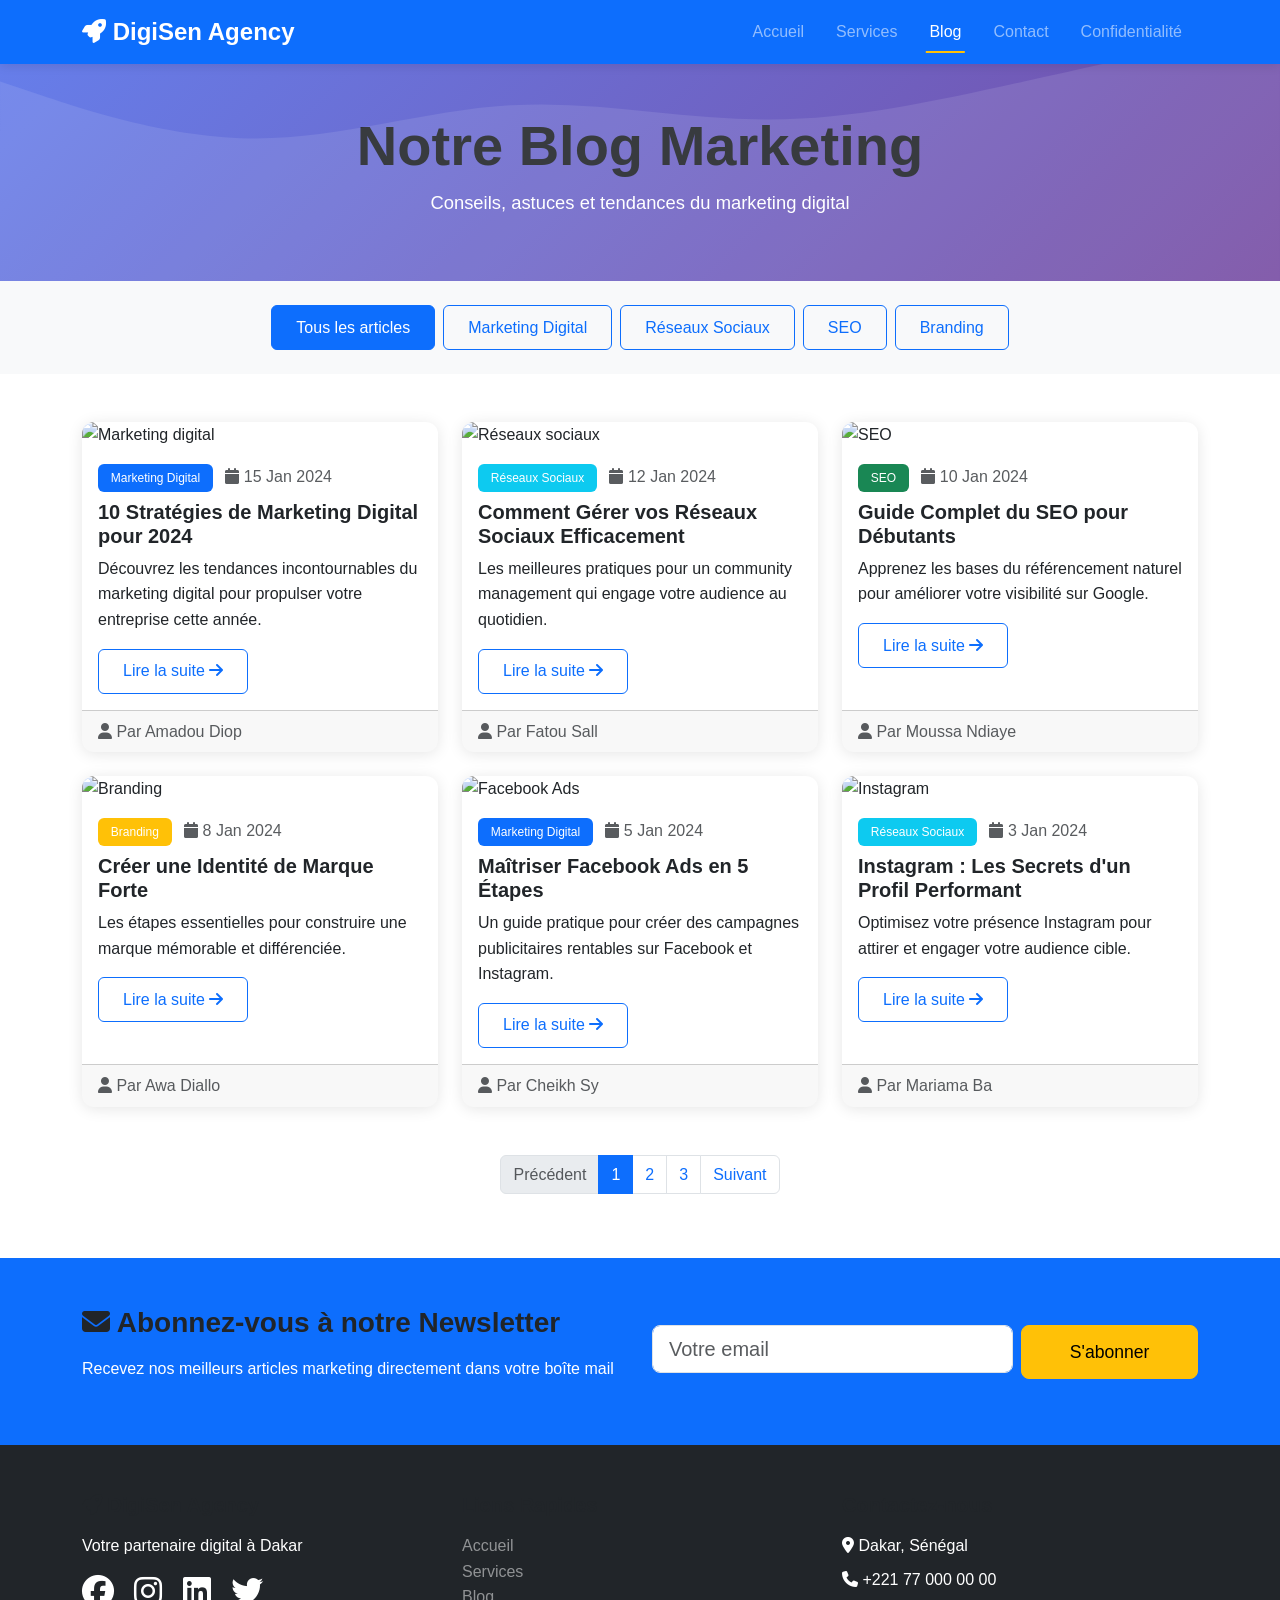
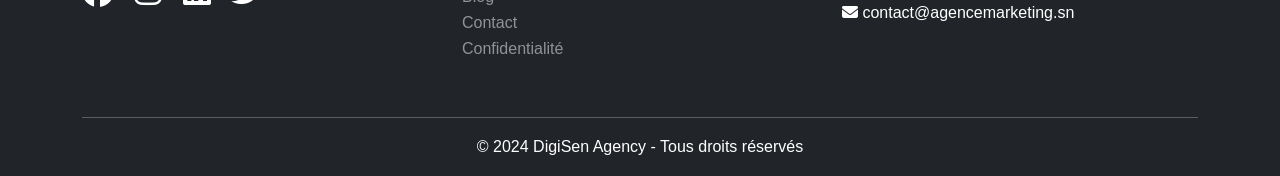
==== blog.html @ 9d3fa392 "premier_commit" ====
<!DOCTYPE html>
<html lang="fr">
<head>
    <meta charset="UTF-8">
    <meta name="viewport" content="width=device-width, initial-scale=1.0">
    <title>Blog Marketing - DigiSen Agency</title>
    <link href="https://cdn.jsdelivr.net/npm/bootstrap@5.3.0/dist/css/bootstrap.min.css" rel="stylesheet">
    <link rel="stylesheet" href="https://cdnjs.cloudflare.com/ajax/libs/font-awesome/6.4.0/css/all.min.css">
    <link rel="stylesheet" href="css/style.css">
</head>
<body>
    
    <!-- NAVIGATION -->
    <nav class="navbar navbar-expand-lg navbar-dark bg-primary sticky-top">
        <div class="container">
            <a class="navbar-brand fw-bold" href="index.html">
                <i class="fas fa-rocket"></i> DigiSen Agency
            </a>
            <button class="navbar-toggler" type="button" data-bs-toggle="collapse" data-bs-target="#navbarNav">
                <span class="navbar-toggler-icon"></span>
            </button>
            <div class="collapse navbar-collapse" id="navbarNav">
                <ul class="navbar-nav ms-auto">
                    <li class="nav-item">
                        <a class="nav-link" href="index.html">Accueil</a>
                    </li>
                    <li class="nav-item">
                        <a class="nav-link" href="services.html">Services</a>
                    </li>
                    <li class="nav-item">
                        <a class="nav-link active" href="blog.html">Blog</a>
                    </li>
                    <li class="nav-item">
                        <a class="nav-link" href="contact.html">Contact</a>
                    </li>
                    <li class="nav-item">
                        <a class="nav-link" href="confidentialite.html">Confidentialité</a>
                    </li>
                </ul>
            </div>
        </div>
    </nav>

    <!-- EN-TÊTE -->
    <section class="page-header bg-primary text-white text-center py-5">
        <div class="container">
            <h1 class="display-4 fw-bold">Notre Blog Marketing</h1>
            <p class="lead">Conseils, astuces et tendances du marketing digital</p>
        </div>
    </section>

    <!-- CATÉGORIES -->
    <section class="py-4 bg-light">
        <div class="container">
            <div class="d-flex flex-wrap justify-content-center gap-2">
                <button class="btn btn-outline-primary category-btn active" data-category="tous">
                    Tous les articles
                </button>
                <button class="btn btn-outline-primary category-btn" data-category="marketing">
                    Marketing Digital
                </button>
                <button class="btn btn-outline-primary category-btn" data-category="reseaux">
                    Réseaux Sociaux
                </button>
                <button class="btn btn-outline-primary category-btn" data-category="seo">
                    SEO
                </button>
                <button class="btn btn-outline-primary category-btn" data-category="branding">
                    Branding
                </button>
            </div>
        </div>
    </section>

    <!-- ARTICLES DE BLOG -->
    <section class="py-5">
        <div class="container">
            <div class="row g-4">

                <!-- Article 1 -->
                <div class="col-md-6 col-lg-4" data-category="marketing">
                    <article class="card h-100 blog-card">
                        <img src="https://images.unsplash.com/photo-1460925895917-afdab827c52f?w=400" 
                             class="card-img-top" 
                             alt="Marketing digital">
                        <div class="card-body">
                            <div class="mb-2">
                                <span class="badge bg-primary">Marketing Digital</span>
                                <span class="text-muted ms-2">
                                    <i class="fas fa-calendar"></i> 15 Jan 2024
                                </span>
                            </div>
                            <h5 class="card-title">
                                10 Stratégies de Marketing Digital pour 2024
                            </h5>
                            <p class="card-text">
                                Découvrez les tendances incontournables du marketing digital 
                                pour propulser votre entreprise cette année.
                            </p>
                            <a href="#" class="btn btn-outline-primary">
                                Lire la suite <i class="fas fa-arrow-right"></i>
                            </a>
                        </div>
                        <div class="card-footer text-muted">
                            <i class="fas fa-user"></i> Par Amadou Diop
                        </div>
                    </article>
                </div>

                <!-- Article 2 -->
                <div class="col-md-6 col-lg-4" data-category="reseaux">
                    <article class="card h-100 blog-card">
                        <img src="https://images.unsplash.com/photo-1611162617474-5b21e879e113?w=400" 
                             class="card-img-top" 
                             alt="Réseaux sociaux">
                        <div class="card-body">
                            <div class="mb-2">
                                <span class="badge bg-info">Réseaux Sociaux</span>
                                <span class="text-muted ms-2">
                                    <i class="fas fa-calendar"></i> 12 Jan 2024
                                </span>
                            </div>
                            <h5 class="card-title">
                                Comment Gérer vos Réseaux Sociaux Efficacement
                            </h5>
                            <p class="card-text">
                                Les meilleures pratiques pour un community management 
                                qui engage votre audience au quotidien.
                            </p>
                            <a href="#" class="btn btn-outline-primary">
                                Lire la suite <i class="fas fa-arrow-right"></i>
                            </a>
                        </div>
                        <div class="card-footer text-muted">
                            <i class="fas fa-user"></i> Par Fatou Sall
                        </div>
                    </article>
                </div>

                <!-- Article 3 -->
                <div class="col-md-6 col-lg-4" data-category="seo">
                    <article class="card h-100 blog-card">
                        <img src="https://images.unsplash.com/photo-1571721795195-a2ca0778d1e8?w=400" 
                             class="card-img-top" 
                             alt="SEO">
                        <div class="card-body">
                            <div class="mb-2">
                                <span class="badge bg-success">SEO</span>
                                <span class="text-muted ms-2">
                                    <i class="fas fa-calendar"></i> 10 Jan 2024
                                </span>
                            </div>
                            <h5 class="card-title">
                                Guide Complet du SEO pour Débutants
                            </h5>
                            <p class="card-text">
                                Apprenez les bases du référencement naturel pour 
                                améliorer votre visibilité sur Google.
                            </p>
                            <a href="#" class="btn btn-outline-primary">
                                Lire la suite <i class="fas fa-arrow-right"></i>
                            </a>
                        </div>
                        <div class="card-footer text-muted">
                            <i class="fas fa-user"></i> Par Moussa Ndiaye
                        </div>
                    </article>
                </div>

                <!-- Article 4 -->
                <div class="col-md-6 col-lg-4" data-category="branding">
                    <article class="card h-100 blog-card">
                        <img src="https://images.unsplash.com/photo-1542744094-3a31f272c490?w=400" 
                             class="card-img-top" 
                             alt="Branding">
                        <div class="card-body">
                            <div class="mb-2">
                                <span class="badge bg-warning">Branding</span>
                                <span class="text-muted ms-2">
                                    <i class="fas fa-calendar"></i> 8 Jan 2024
                                </span>
                            </div>
                            <h5 class="card-title">
                                Créer une Identité de Marque Forte
                            </h5>
                            <p class="card-text">
                                Les étapes essentielles pour construire une marque 
                                mémorable et différenciée.
                            </p>
                            <a href="#" class="btn btn-outline-primary">
                                Lire la suite <i class="fas fa-arrow-right"></i>
                            </a>
                        </div>
                        <div class="card-footer text-muted">
                            <i class="fas fa-user"></i> Par Awa Diallo
                        </div>
                    </article>
                </div>

                <!-- Article 5 -->
                <div class="col-md-6 col-lg-4" data-category="marketing">
                    <article class="card h-100 blog-card">
                        <img src="https://images.unsplash.com/photo-1533750349088-cd871a92f312?w=400" 
                             class="card-img-top" 
                             alt="Facebook Ads">
                        <div class="card-body">
                            <div class="mb-2">
                                <span class="badge bg-primary">Marketing Digital</span>
                                <span class="text-muted ms-2">
                                    <i class="fas fa-calendar"></i> 5 Jan 2024
                                </span>
                            </div>
                            <h5 class="card-title">
                                Maîtriser Facebook Ads en 5 Étapes
                            </h5>
                            <p class="card-text">
                                Un guide pratique pour créer des campagnes publicitaires 
                                rentables sur Facebook et Instagram.
                            </p>
                            <a href="#" class="btn btn-outline-primary">
                                Lire la suite <i class="fas fa-arrow-right"></i>
                            </a>
                        </div>
                        <div class="card-footer text-muted">
                            <i class="fas fa-user"></i> Par Cheikh Sy
                        </div>
                    </article>
                </div>

                <!-- Article 6 -->
                <div class="col-md-6 col-lg-4" data-category="reseaux">
                    <article class="card h-100 blog-card">
                        <img src="https://images.unsplash.com/photo-1611162616305-c69b3fa7fbe0?w=400" 
                             class="card-img-top" 
                             alt="Instagram">
                        <div class="card-body">
                            <div class="mb-2">
                                <span class="badge bg-info">Réseaux Sociaux</span>
                                <span class="text-muted ms-2">
                                    <i class="fas fa-calendar"></i> 3 Jan 2024
                                </span>
                            </div>
                            <h5 class="card-title">
                                Instagram : Les Secrets d'un Profil Performant
                            </h5>
                            <p class="card-text">
                                Optimisez votre présence Instagram pour attirer et 
                                engager votre audience cible.
                            </p>
                            <a href="#" class="btn btn-outline-primary">
                                Lire la suite <i class="fas fa-arrow-right"></i>
                            </a>
                        </div>
                        <div class="card-footer text-muted">
                            <i class="fas fa-user"></i> Par Mariama Ba
                        </div>
                    </article>
                </div>

            </div>

            <!-- PAGINATION -->
            <nav class="mt-5">
                <ul class="pagination justify-content-center">
                    <li class="page-item disabled">
                        <a class="page-link" href="#">Précédent</a>
                    </li>
                    <li class="page-item active"><a class="page-link" href="#">1</a></li>
                    <li class="page-item"><a class="page-link" href="#">2</a></li>
                    <li class="page-item"><a class="page-link" href="#">3</a></li>
                    <li class="page-item">
                        <a class="page-link" href="#">Suivant</a>
                    </li>
                </ul>
            </nav>

        </div>
    </section>

    <!-- NEWSLETTER -->
    <section class="py-5 bg-primary text-white">
        <div class="container">
            <div class="row align-items-center">
                <div class="col-lg-6 mb-4 mb-lg-0">
                    <h3 class="mb-3">
                        <i class="fas fa-envelope"></i> Abonnez-vous à notre Newsletter
                    </h3>
                    <p>Recevez nos meilleurs articles marketing directement dans votre boîte mail</p>
                </div>
                <div class="col-lg-6">
                    <form class="row g-2">
                        <div class="col-md-8">
                            <input type="email" 
                                   class="form-control form-control-lg" 
                                   placeholder="Votre email">
                        </div>
                        <div class="col-md-4">
                            <button type="submit" class="btn btn-warning btn-lg w-100">
                                S'abonner
                            </button>
                        </div>
                    </form>
                </div>
            </div>
        </div>
    </section>

    <!-- FOOTER -->
    <footer class="bg-dark text-white pt-5 pb-3">
        <div class="container">
            <div class="row">
                <div class="col-md-4 mb-4">
                    <h5 class="mb-3">
                        <i class="fas fa-rocket"></i> DigiSen Agency
                    </h5>
                    <p>Votre partenaire digital à Dakar</p>
                    <div class="social-links mt-3">
                        <a href="#" class="text-white me-3"><i class="fab fa-facebook fa-2x"></i></a>
                        <a href="#" class="text-white me-3"><i class="fab fa-instagram fa-2x"></i></a>
                        <a href="#" class="text-white me-3"><i class="fab fa-linkedin fa-2x"></i></a>
                        <a href="#" class="text-white"><i class="fab fa-twitter fa-2x"></i></a>
                    </div>
                </div>
                <div class="col-md-4 mb-4">
                    <h5 class="mb-3">Liens Rapides</h5>
                    <ul class="list-unstyled">
                        <li><a href="index.html" class="text-white-50">Accueil</a></li>
                        <li><a href="services.html" class="text-white-50">Services</a></li>
                        <li><a href="blog.html" class="text-white-50">Blog</a></li>
                        <li><a href="contact.html" class="text-white-50">Contact</a></li>
                        <li><a href="confidentialite.html" class="text-white-50">Confidentialité</a></li>
                    </ul>
                </div>
                <div class="col-md-4 mb-4">
                    <h5 class="mb-3">Contactez-nous</h5>
                    <ul class="list-unstyled">
                        <li class="mb-2">
                            <i class="fas fa-map-marker-alt"></i> Dakar, Sénégal
                        </li>
                        <li class="mb-2">
                            <i class="fas fa-phone"></i> +221 77 000 00 00
                        </li>
                        <li class="mb-2">
                            <i class="fas fa-envelope"></i> contact@agencemarketing.sn
                        </li>
                    </ul>
                </div>
            </div>
            <hr class="bg-white">
            <div class="text-center">
                <p class="mb-0">&copy; 2024 DigiSen Agency - Tous droits réservés</p>
            </div>
        </div>
    </footer>

    <script src="https://cdn.jsdelivr.net/npm/bootstrap@5.3.0/dist/js/bootstrap.bundle.min.js"></script>
    <script src="js/script.js"></script>
</body>
</html>
---- css/style.css ----
/* 
===============================
DIGISEN AGENCY - STYLES CSS
Agence Marketing Digital Dakar
===============================
*/

/* ========== VARIABLES CSS ========== */
:root {
    --primary-color: #0d6efd;
    --secondary-color: #6c757d;
    --success-color: #198754;
    --warning-color: #ffc107;
    --danger-color: #dc3545;
    --info-color: #0dcaf0;
    --dark-color: #212529;
    --light-color: #f8f9fa;
    --white: #ffffff;
}

/* ========== STYLES GÉNÉRAUX ========== */
* {
    margin: 0;
    padding: 0;
    box-sizing: border-box;
}

body {
    font-family: 'Segoe UI', Tahoma, Geneva, Verdana, sans-serif;
    line-height: 1.6;
    color: #333;
    overflow-x: hidden;
}

/* Lien par défaut */
a {
    text-decoration: none;
    transition: all 0.3s ease;
}

a:hover {
    opacity: 0.8;
}

/* Sections */
section {
    position: relative;
}

/* ========== NAVIGATION ========== */
.navbar {
    box-shadow: 0 2px 10px rgba(0,0,0,0.1);
    transition: all 0.3s ease;
}

.navbar-brand {
    font-size: 1.5rem;
    font-weight: 700;
    transition: transform 0.3s ease;
}

.navbar-brand:hover {
    transform: scale(1.05);
}

.nav-link {
    font-weight: 500;
    padding: 0.5rem 1rem !important;
    position: relative;
}

/* Animation soulignement menu */
.nav-link::after {
    content: '';
    position: absolute;
    bottom: 0;
    left: 50%;
    width: 0;
    height: 2px;
    background-color: var(--warning-color);
    transition: all 0.3s ease;
    transform: translateX(-50%);
}

.nav-link:hover::after,
.nav-link.active::after {
    width: 60%;
}

/* ========== SECTION HERO ========== */
.hero-section {
    background: linear-gradient(135deg, #667eea 0%, #764ba2 100%);
    min-height: 600px;
    display: flex;
    align-items: center;
}

.hero-section h1 {
    animation: fadeInDown 1s ease;
}

.hero-section p {
    animation: fadeInUp 1s ease 0.3s both;
}

.hero-section .btn {
    animation: fadeInUp 1s ease 0.6s both;
}

/* ========== ANIMATIONS ========== */
@keyframes fadeInDown {
    from {
        opacity: 0;
        transform: translateY(-30px);
    }
    to {
        opacity: 1;
        transform: translateY(0);
    }
}

@keyframes fadeInUp {
    from {
        opacity: 0;
        transform: translateY(30px);
    }
    to {
        opacity: 1;
        transform: translateY(0);
    }
}

/* ========== CARTES DE SERVICE ========== */
.service-card {
    transition: all 0.3s ease;
    border: none;
    box-shadow: 0 2px 15px rgba(0,0,0,0.1);
}

.service-card:hover {
    transform: translateY(-10px);
    box-shadow: 0 10px 30px rgba(0,0,0,0.2);
}

.service-icon i {
    transition: transform 0.3s ease;
}

.service-card:hover .service-icon i {
    transform: scale(1.1) rotate(5deg);
}

/* ========== TÉMOIGNAGES ========== */
.testimonial-card {
    border: none;
    box-shadow: 0 2px 15px rgba(0,0,0,0.1);
    transition: all 0.3s ease;
}

.testimonial-card:hover {
    box-shadow: 0 5px 25px rgba(0,0,0,0.15);
    transform: translateY(-5px);
}

/* ========== BLOG ========== */
.blog-card {
    border: none;
    box-shadow: 0 2px 15px rgba(0,0,0,0.1);
    transition: all 0.3s ease;
    overflow: hidden;
}

.blog-card:hover {
    box-shadow: 0 10px 30px rgba(0,0,0,0.2);
    transform: translateY(-5px);
}

.blog-card img {
    transition: transform 0.5s ease;
}

.blog-card:hover img {
    transform: scale(1.1);
}

/* Boutons de catégories */
.category-btn {
    transition: all 0.3s ease;
}

.category-btn.active {
    background-color: var(--primary-color);
    color: white;
}

/* ========== FORMULAIRE DE CONTACT ========== */
.form-control:focus,
.form-select:focus {
    border-color: var(--primary-color);
    box-shadow: 0 0 0 0.2rem rgba(13, 110, 253, 0.25);
}

/* ========== PAGE HEADER ========== */
.page-header {
    background: linear-gradient(135deg, #667eea 0%, #764ba2 100%);
    position: relative;
}

.page-header::before {
    content: '';
    position: absolute;
    top: 0;
    left: 0;
    right: 0;
    bottom: 0;
    background: url('data:image/svg+xml,<svg xmlns="http://www.w3.org/2000/svg" viewBox="0 0 1440 320"><path fill="%23ffffff" fill-opacity="0.1" d="M0,96L48,112C96,128,192,160,288,160C384,160,480,128,576,122.7C672,117,768,139,864,138.7C960,139,1056,117,1152,96C1248,75,1344,53,1392,42.7L1440,32L1440,320L1392,320C1344,320,1248,320,1152,320C1056,320,960,320,864,320C768,320,672,320,576,320C480,320,384,320,288,320C192,320,96,320,48,320L0,320Z"></path></svg>') no-repeat bottom;
    background-size: cover;
}

/* ========== STATISTIQUES ========== */
.stat-item {
    animation: fadeInUp 1s ease;
}

.stat-item h2 {
    font-weight: 700;
}

/* ========== FOOTER ========== */
footer {
    margin-top: auto;
}

footer a {
    color: rgba(255,255,255,0.7);
    transition: color 0.3s ease;
}

footer a:hover {
    color: var(--warning-color);
}

.social-links a {
    transition: all 0.3s ease;
    display: inline-block;
}

.social-links a:hover {
    transform: translateY(-5px);
    color: var(--warning-color) !important;
}

/* ========== BOUTONS ========== */
.btn {
    font-weight: 500;
    padding: 0.6rem 1.5rem;
    transition: all 0.3s ease;
}

.btn:hover {
    transform: translateY(-2px);
    box-shadow: 0 5px 15px rgba(0,0,0,0.2);
}

.btn-lg {
    padding: 0.8rem 2rem;
    font-size: 1.1rem;
}

/* ========== RESPONSIVE ========== */

/* Tablettes */
@media (max-width: 768px) {
    .hero-section {
        min-height: auto;
        padding: 3rem 0;
    }
    
    .hero-section h1 {
        font-size: 2rem;
    }
    
    .navbar-brand {
        font-size: 1.2rem;
    }
    
    .display-4 {
        font-size: 2.5rem;
    }
}

/* Mobiles */
@media (max-width: 576px) {
    .hero-section h1 {
        font-size: 1.75rem;
    }
    
    .btn-lg {
        padding: 0.6rem 1.2rem;
        font-size: 1rem;
    }
    
    .social-links a {
        margin-right: 0.5rem !important;
    }
    
    .stat-item h2 {
        font-size: 2rem;
    }
}

/* ========== UTILITAIRES ========== */

/* Ombres personnalisées */
.shadow-sm {
    box-shadow: 0 2px 10px rgba(0,0,0,0.08) !important;
}

.shadow {
    box-shadow: 0 5px 20px rgba(0,0,0,0.12) !important;
}

/* Espacements */
.py-6 {
    padding-top: 5rem;
    padding-bottom: 5rem;
}

/* Coins arrondis */
.rounded-lg {
    border-radius: 1rem !important;
}

/* Images responsives avec hover */
img {
    max-width: 100%;
    height: auto;
}

.img-fluid {
    transition: transform 0.3s ease;
}

/* ========== SCROLLBAR PERSONNALISÉE ========== */
::-webkit-scrollbar {
    width: 10px;
}

::-webkit-scrollbar-track {
    background: var(--light-color);
}

::-webkit-scrollbar-thumb {
    background: var(--primary-color);
    border-radius: 5px;
}

::-webkit-scrollbar-thumb:hover {
    background: #0a58ca;
}

/* ========== LOADING ANIMATION ========== */
.loading {
    display: inline-block;
    width: 20px;
    height: 20px;
    border: 3px solid rgba(255,255,255,.3);
    border-radius: 50%;
    border-top-color: white;
    animation: spin 1s ease-in-out infinite;
}

@keyframes spin {
    to { transform: rotate(360deg); }
}

/* ========== ALERTES PERSONNALISÉES ========== */
.alert {
    border: none;
    border-radius: 0.5rem;
    box-shadow: 0 2px 10px rgba(0,0,0,0.1);
}

/* ========== BADGES ========== */
.badge {
    font-weight: 500;
    padding: 0.5rem 0.8rem;
}

/* ========== CARTE INTERACTIVE ========== */
.card {
    border: none;
    border-radius: 0.75rem;
}

/* ========== TYPOGRAPHIE ========== */
h1, h2, h3, h4, h5, h6 {
    font-weight: 700;
    color: var(--dark-color);
}

.lead {
    font-size: 1.15rem;
    font-weight: 400;
}

/* ========== EFFETS AU SCROLL ========== */
.fade-in {
    opacity: 0;
    transform: translateY(30px);
    transition: all 0.6s ease;
}

.fade-in.visible {
    opacity: 1;
    transform: translateY(0);
}
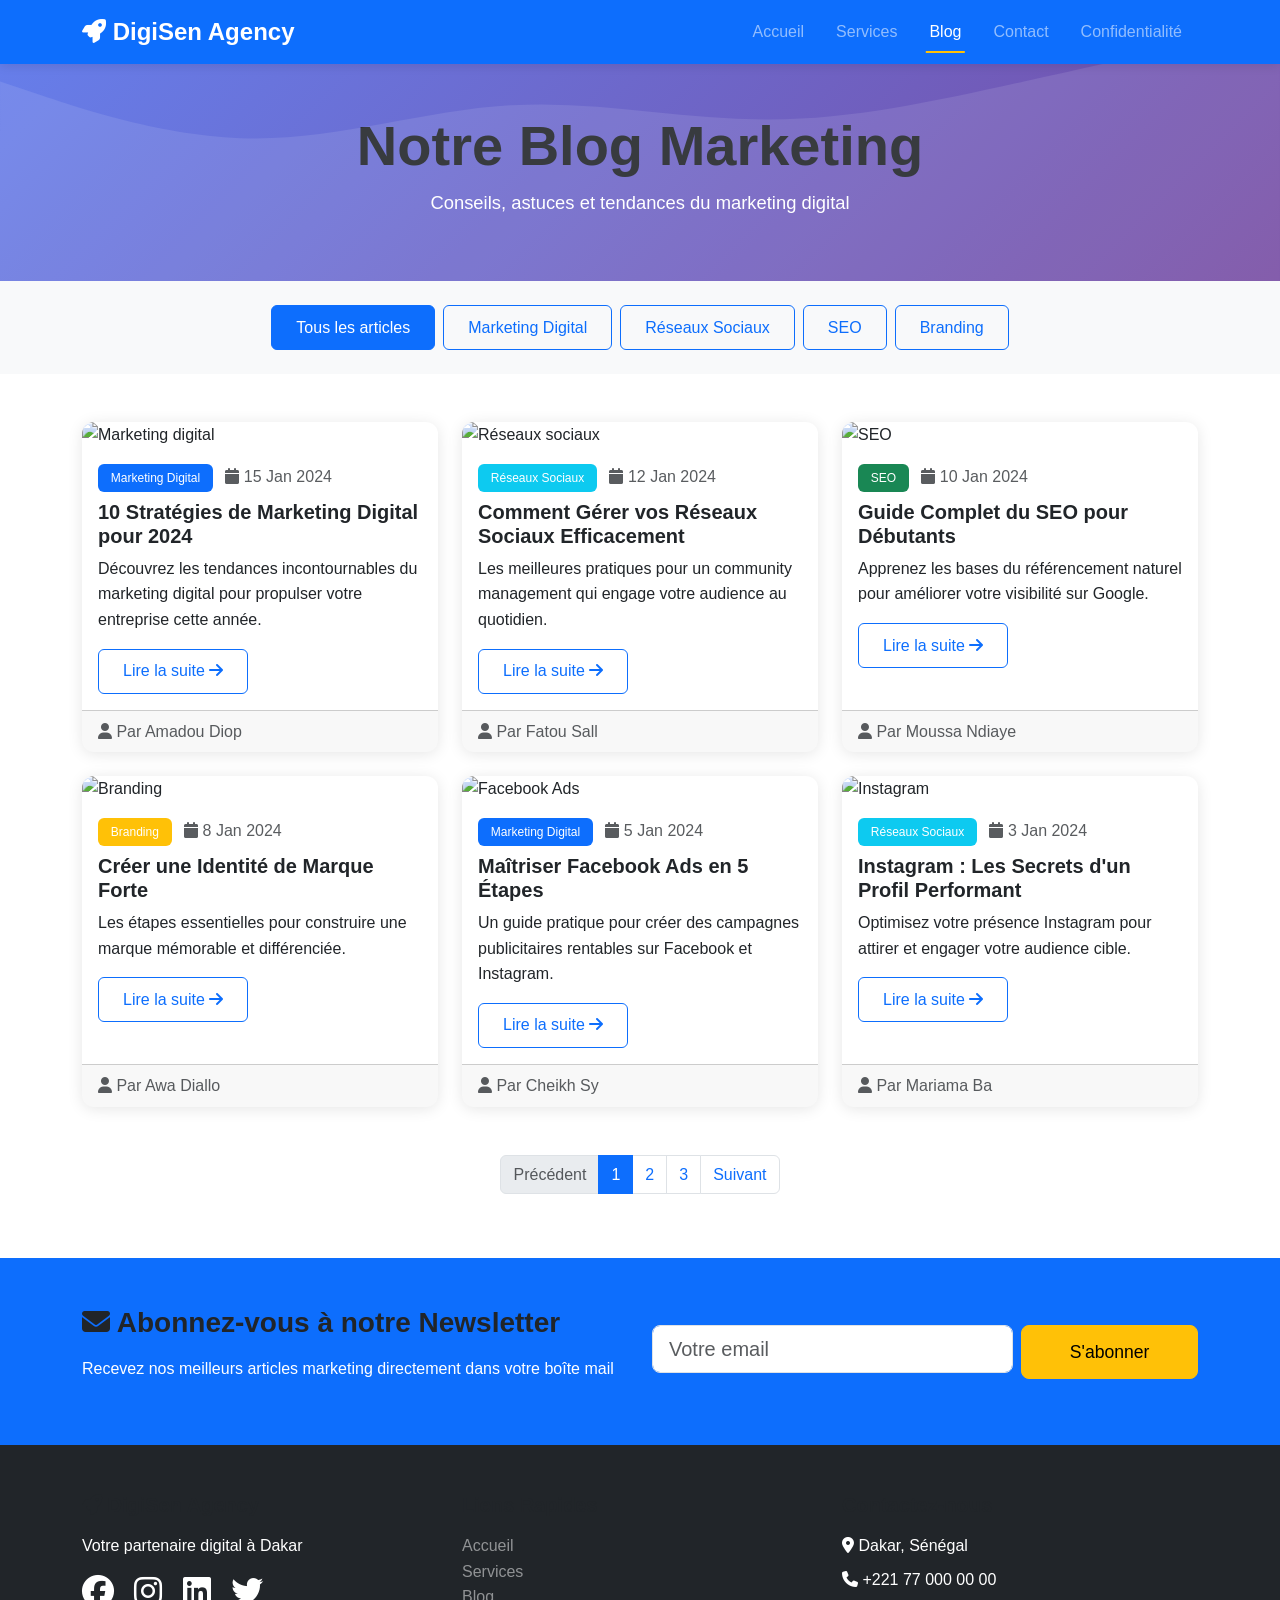
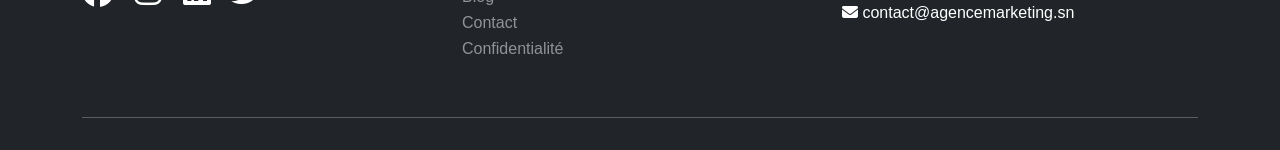
==== commit b15f8383: "Deuxieme" ====
--- a/blog.html
+++ b/blog.html
@@ -348,7 +348,6 @@
             </div>
             <hr class="bg-white">
             <div class="text-center">
-                <p class="mb-0">&copy; 2024 DigiSen Agency - Tous droits réservés</p>
             </div>
         </div>
     </footer>
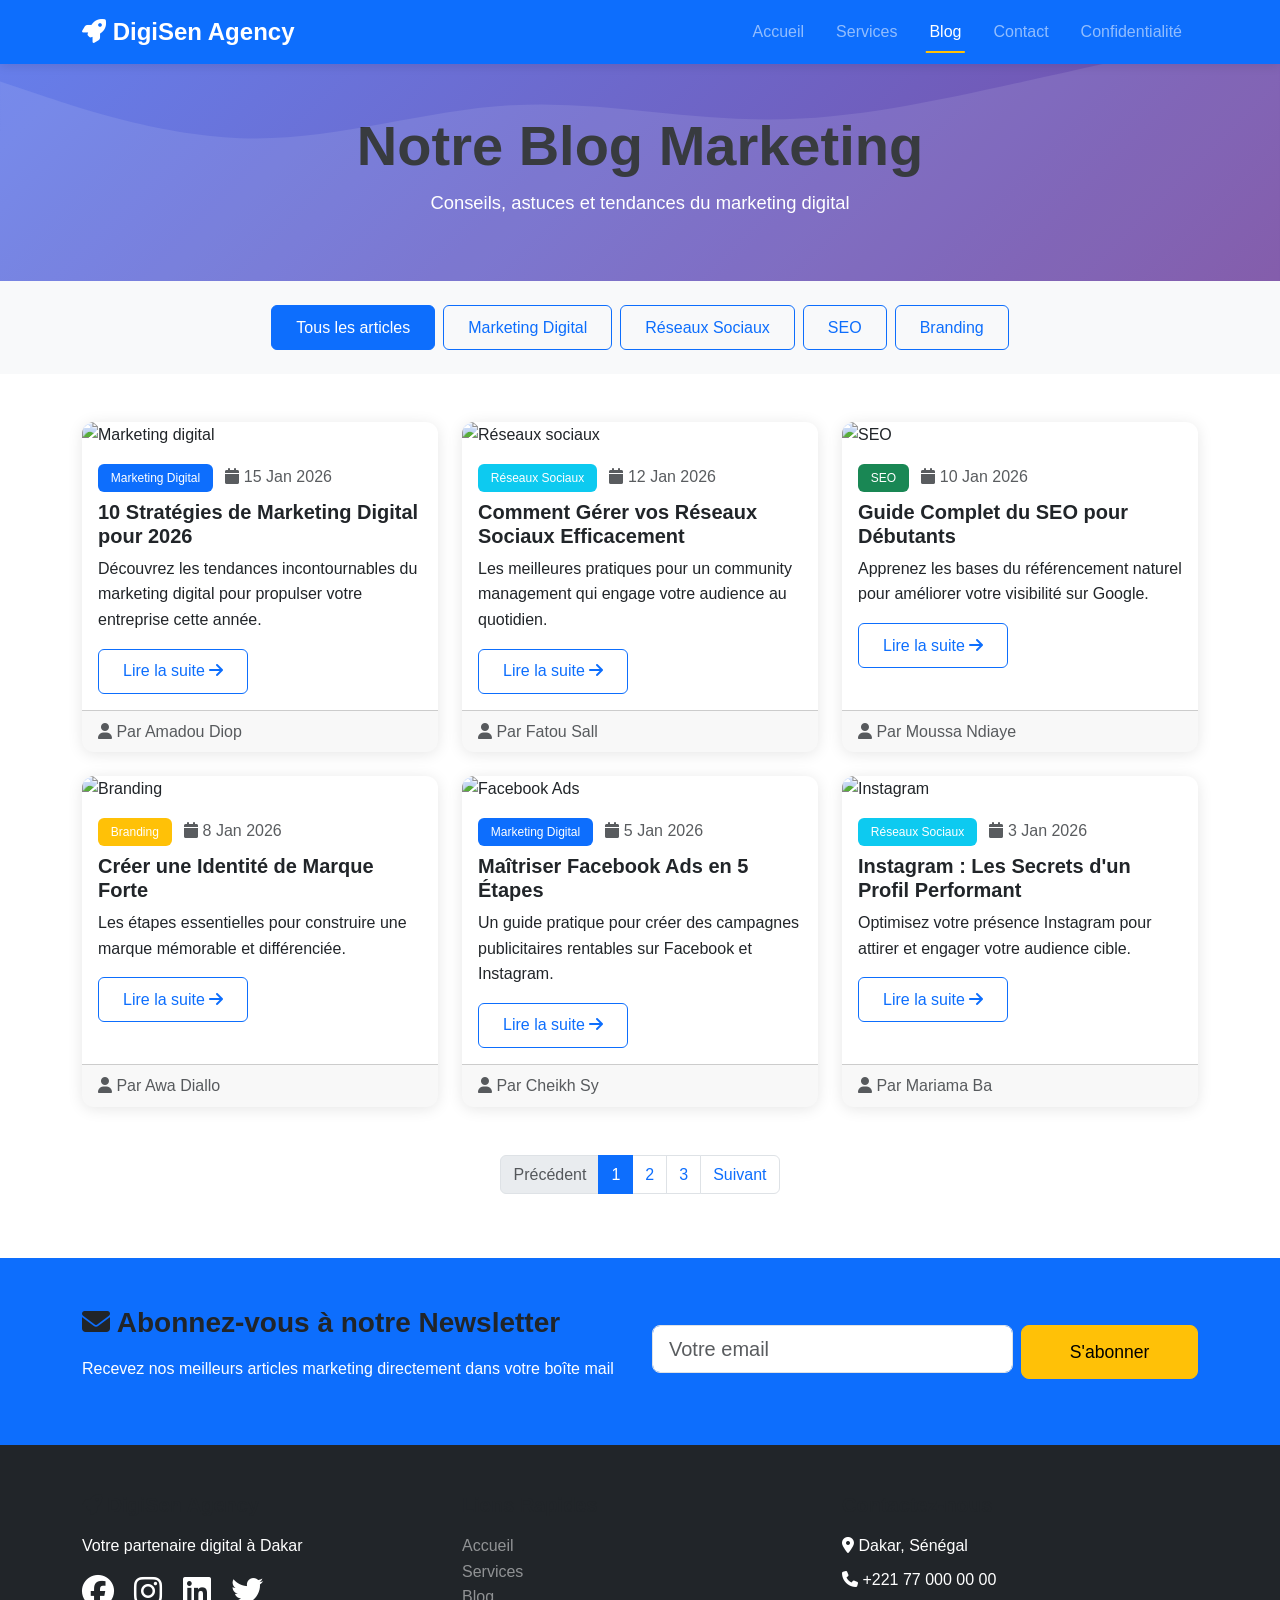
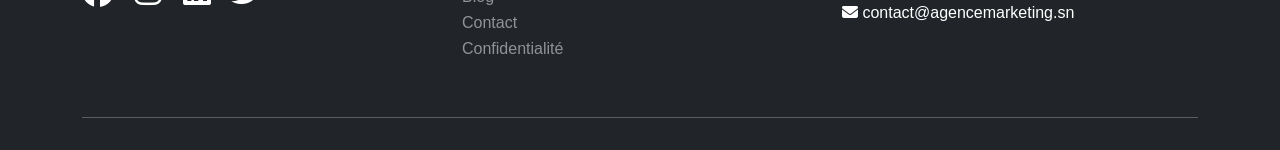
==== commit 47da7146: "Troisieme_commit" ====
--- a/blog.html
+++ b/blog.html
@@ -87,11 +87,11 @@
                             <div class="mb-2">
                                 <span class="badge bg-primary">Marketing Digital</span>
                                 <span class="text-muted ms-2">
-                                    <i class="fas fa-calendar"></i> 15 Jan 2024
-                                </span>
-                            </div>
-                            <h5 class="card-title">
-                                10 Stratégies de Marketing Digital pour 2024
+                                    <i class="fas fa-calendar"></i> 15 Jan 2026
+                                </span>
+                            </div>
+                            <h5 class="card-title">
+                                10 Stratégies de Marketing Digital pour 2026
                             </h5>
                             <p class="card-text">
                                 Découvrez les tendances incontournables du marketing digital 
@@ -117,7 +117,7 @@
                             <div class="mb-2">
                                 <span class="badge bg-info">Réseaux Sociaux</span>
                                 <span class="text-muted ms-2">
-                                    <i class="fas fa-calendar"></i> 12 Jan 2024
+                                    <i class="fas fa-calendar"></i> 12 Jan 2026
                                 </span>
                             </div>
                             <h5 class="card-title">
@@ -147,7 +147,7 @@
                             <div class="mb-2">
                                 <span class="badge bg-success">SEO</span>
                                 <span class="text-muted ms-2">
-                                    <i class="fas fa-calendar"></i> 10 Jan 2024
+                                    <i class="fas fa-calendar"></i> 10 Jan 2026
                                 </span>
                             </div>
                             <h5 class="card-title">
@@ -177,7 +177,7 @@
                             <div class="mb-2">
                                 <span class="badge bg-warning">Branding</span>
                                 <span class="text-muted ms-2">
-                                    <i class="fas fa-calendar"></i> 8 Jan 2024
+                                    <i class="fas fa-calendar"></i> 8 Jan 2026
                                 </span>
                             </div>
                             <h5 class="card-title">
@@ -207,7 +207,7 @@
                             <div class="mb-2">
                                 <span class="badge bg-primary">Marketing Digital</span>
                                 <span class="text-muted ms-2">
-                                    <i class="fas fa-calendar"></i> 5 Jan 2024
+                                    <i class="fas fa-calendar"></i> 5 Jan 2026
                                 </span>
                             </div>
                             <h5 class="card-title">
@@ -237,7 +237,7 @@
                             <div class="mb-2">
                                 <span class="badge bg-info">Réseaux Sociaux</span>
                                 <span class="text-muted ms-2">
-                                    <i class="fas fa-calendar"></i> 3 Jan 2024
+                                    <i class="fas fa-calendar"></i> 3 Jan 2026
                                 </span>
                             </div>
                             <h5 class="card-title">
